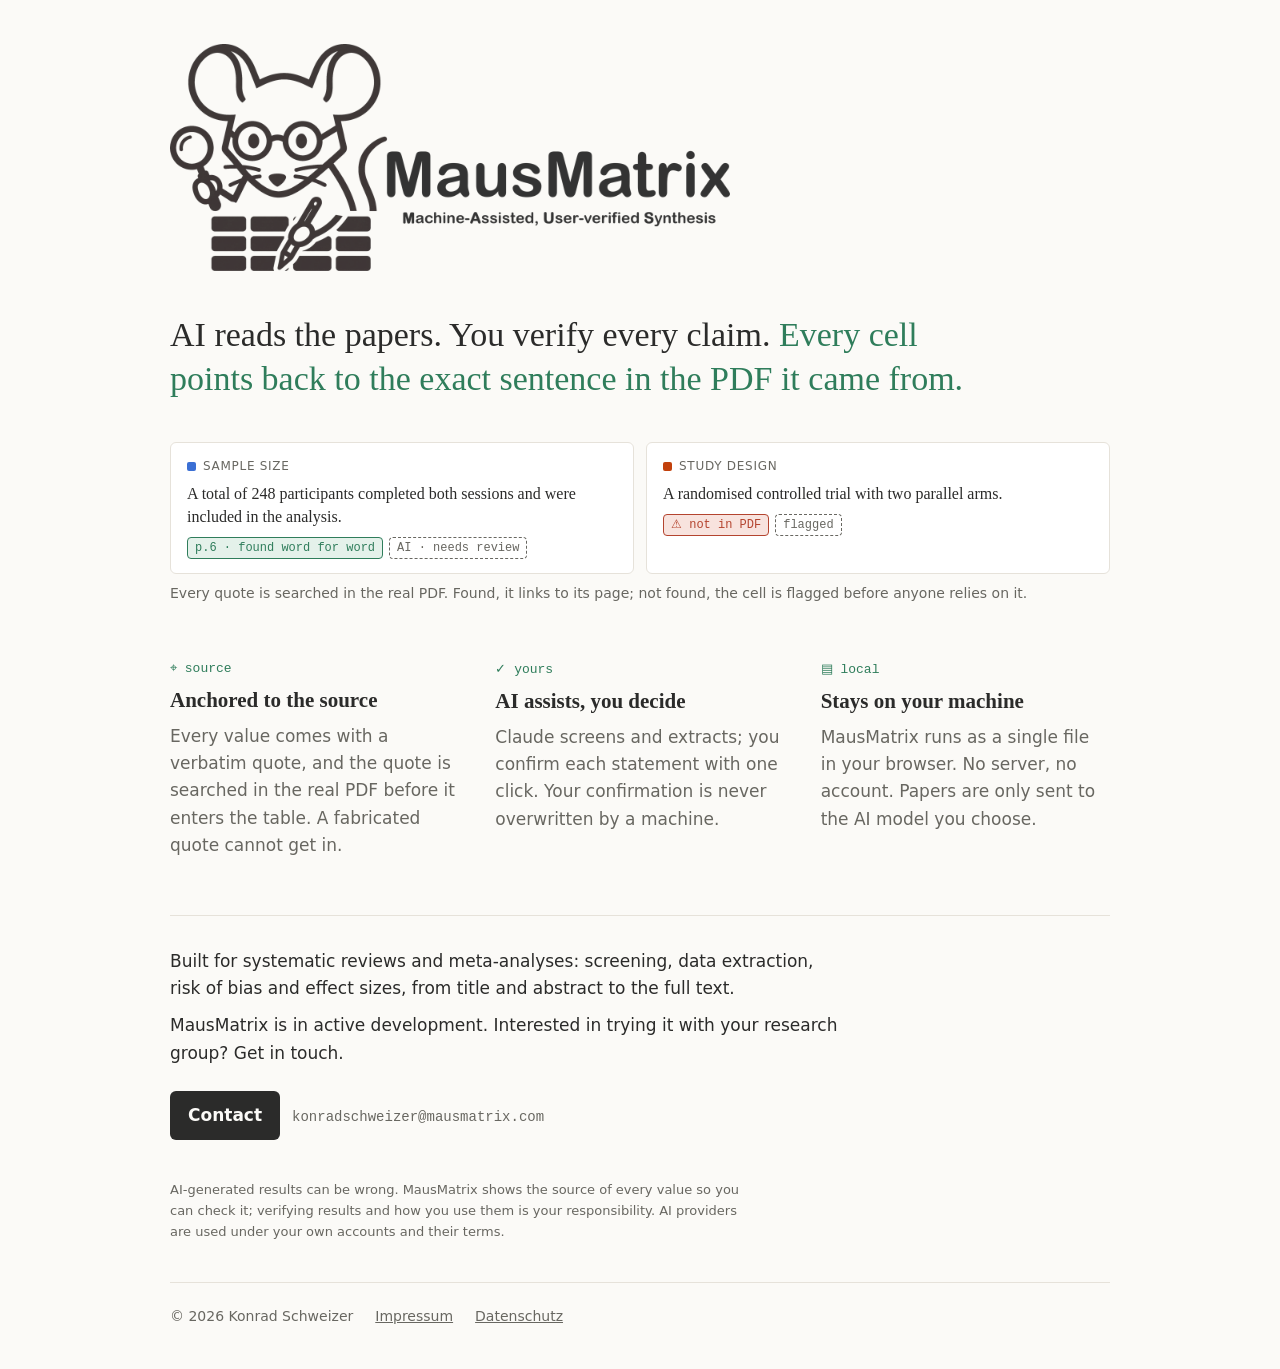
==== index.html @ 2f5b7755 "MausMatrix website: start page, Impressum, Datenschutz" ====
<!doctype html>
<html lang="en">
<head>
<meta charset="utf-8">
<meta name="viewport" content="width=device-width, initial-scale=1">
<title>MausMatrix</title>
<meta name="description" content="MausMatrix: Machine-Assisted, User-Verified Syntheses. AI reads the papers, you verify every claim, and every cell points back to the sentence in the PDF it came from.">
<link rel="icon" type="image/png" href="favicon.png">
<link rel="stylesheet" href="style.css">
</head>
<body>
<div class="wrap">
  <header class="site">
    <img src="logo.png" width="1400" height="568" alt="MausMatrix: Machine-Assisted, User-Verified Syntheses">
  </header>

  <main>
    <p class="lead">AI reads the papers. You verify every claim. <em>Every cell points back to the exact sentence in the PDF it came from.</em></p>

    <section aria-label="What a checked cell looks like">
      <div class="specimen">
        <div class="cell">
          <div class="col"><i style="background:#3b6fd4"></i>Sample size</div>
          <q>A total of 248 participants completed both sessions and were included in the analysis.</q>
          <div class="chips"><span class="chip found">p.6 · found word for word</span><span class="chip who">AI · needs review</span></div>
        </div>
        <div class="cell">
          <div class="col"><i style="background:#c2410c"></i>Study design</div>
          <q>A randomised controlled trial with two parallel arms.</q>
          <div class="chips"><span class="chip miss">⚠ not in PDF</span><span class="chip who">flagged</span></div>
        </div>
      </div>
      <p class="caption">Every quote is searched in the real PDF. Found, it links to its page; not found, the cell is flagged before anyone relies on it.</p>
    </section>

    <section class="points">
      <div>
        <span class="mark">⌖ source</span>
        <h2>Anchored to the source</h2>
        <p>Every value comes with a verbatim quote, and the quote is searched in the real PDF before it enters the table. A fabricated quote cannot get in.</p>
      </div>
      <div>
        <span class="mark">✓ yours</span>
        <h2>AI assists, you decide</h2>
        <p>Claude screens and extracts; you confirm each statement with one click. Your confirmation is never overwritten by a machine.</p>
      </div>
      <div>
        <span class="mark">▤ local</span>
        <h2>Stays on your machine</h2>
        <p>MausMatrix runs as a single file in your browser. No server, no account. Papers are only sent to the AI model you choose.</p>
      </div>
    </section>

    <section class="for">
      <p>Built for systematic reviews and meta-analyses: screening, data extraction, risk of bias and effect sizes, from title and abstract to the full text.</p>
      <p>MausMatrix is in active development. Interested in trying it with your research group? Get in touch.</p>
      <div><a class="contact" href="mailto:konradschweizer@mausmatrix.com">Contact</a><span class="mail">konradschweizer@mausmatrix.com</span></div>
    </section>

    <p class="fine">AI-generated results can be wrong. MausMatrix shows the source of every value so you can check it; verifying results and how you use them is your responsibility. AI providers are used under your own accounts and their terms.</p>
  </main>

  <footer>
    <span>© 2026 Konrad Schweizer</span>
    <a href="impressum.html">Impressum</a>
    <a href="datenschutz.html">Datenschutz</a>
  </footer>
</div>
</body>
</html>
---- style.css ----
:root{
  color-scheme: light;
  --ground:#fbfaf7; --card:#ffffff; --ink:#2b2b2a; --muted:#686761; --line:#e6e2da;
  --found:#2f7d5b; --found-soft:#e4f1ea; --part:#a86b12; --part-soft:#f7ecd8; --miss:#b4442f; --miss-soft:#f8e3de;
  --accent:#2f7d5b; --logo-filter:none;
  --serif:"Iowan Old Style","Palatino Linotype",Palatino,Georgia,serif;
  --sans:system-ui,-apple-system,"Segoe UI",Roboto,"Helvetica Neue",Arial,sans-serif;
  --mono:ui-monospace,"Cascadia Mono",Consolas,Menlo,monospace;
}
@media (prefers-color-scheme: dark){
  :root{
    color-scheme: dark;
    --ground:#161615; --card:#1f1f1d; --ink:#e9e7e2; --muted:#a3a19a; --line:#34332f;
    --found:#6fc79c; --found-soft:#1d3229; --part:#e3b260; --part-soft:#3a2f1c; --miss:#ee917d; --miss-soft:#3b231e;
    --accent:#6fc79c; --logo-filter:invert(.9);
  }
}
*{box-sizing:border-box}
html{-webkit-text-size-adjust:100%}
body{margin:0;background:var(--ground);color:var(--ink);font:17px/1.6 var(--sans)}
a{color:var(--accent)}
a:focus-visible{outline:2px solid var(--accent);outline-offset:3px;border-radius:2px}
.wrap{max-width:980px;margin:0 auto;padding-inline:20px}
header.site{padding-block:44px 8px}
header.site img{display:block;width:min(560px,100%);height:auto;filter:var(--logo-filter)}
header.small{padding-block:24px 0}
header.small img{width:min(240px,60%)}
.lead{font-family:var(--serif);font-size:clamp(24px,3.4vw,34px);line-height:1.3;max-width:24em;margin:34px 0 0;text-wrap:balance}
.lead em{font-style:normal;color:var(--accent)}

/* the specimen: what a checked cell looks like */
.specimen{margin:40px 0 8px;display:grid;gap:12px;grid-template-columns:repeat(auto-fit,minmax(280px,1fr))}
.cell{background:var(--card);border:1px solid var(--line);border-radius:6px;padding:14px 16px;font-size:15px}
.cell .col{font-size:12px;letter-spacing:.06em;text-transform:uppercase;color:var(--muted);display:flex;align-items:center;gap:7px;margin-bottom:6px}
.cell .col i{width:9px;height:9px;border-radius:2px;display:inline-block}
.cell q{display:block;quotes:none;font-family:var(--serif);font-size:16px;line-height:1.45}
.chips{display:flex;flex-wrap:wrap;gap:6px;margin-top:9px}
.chip{font:12px/1 var(--mono);padding:4px 7px;border-radius:4px;border:1px solid currentColor;white-space:nowrap}
.chip.found{color:var(--found);background:var(--found-soft)}
.chip.part{color:var(--part);background:var(--part-soft)}
.chip.miss{color:var(--miss);background:var(--miss-soft)}
.chip.who{color:var(--muted);border-style:dashed}
.caption{font-size:14px;color:var(--muted);margin:0 0 6px}

.points{display:grid;gap:28px 36px;grid-template-columns:repeat(auto-fit,minmax(250px,1fr));margin:56px 0}
.points h2{font-family:var(--serif);font-weight:600;font-size:21px;margin:0 0 6px}
.points p{margin:0;color:var(--muted)}
.points .mark{font:13px var(--mono);color:var(--accent);display:block;margin-bottom:8px}

.for{border-top:1px solid var(--line);padding-block:32px;display:grid;gap:10px}
.for p{margin:0;max-width:62ch}
.contact{display:inline-block;margin-top:14px;padding:11px 18px;border-radius:6px;background:var(--ink);color:var(--ground);text-decoration:none;font-weight:600}
.contact:hover{opacity:.9}
.mail{font-family:var(--mono);font-size:14px;color:var(--muted);margin-left:12px;user-select:all}

.fine{font-size:13px;color:var(--muted);max-width:70ch;margin:8px 0 0}
footer{border-top:1px solid var(--line);margin-top:40px;padding-block:22px 40px;font-size:14px;color:var(--muted);display:flex;flex-wrap:wrap;gap:8px 22px}
footer a{color:var(--muted)}

/* legal pages */
.legal{max-width:70ch;padding-block:10px 20px}
.legal h1{font-family:var(--serif);font-size:32px;margin:24px 0 18px}
.legal h2{font-size:17px;margin:26px 0 6px}
.legal p{margin:0 0 10px}
.back{font-size:14px}
@media (max-width:520px){ .mail{display:block;margin:10px 0 0} }
@media (prefers-reduced-motion:no-preference){ .contact{transition:opacity .15s} }
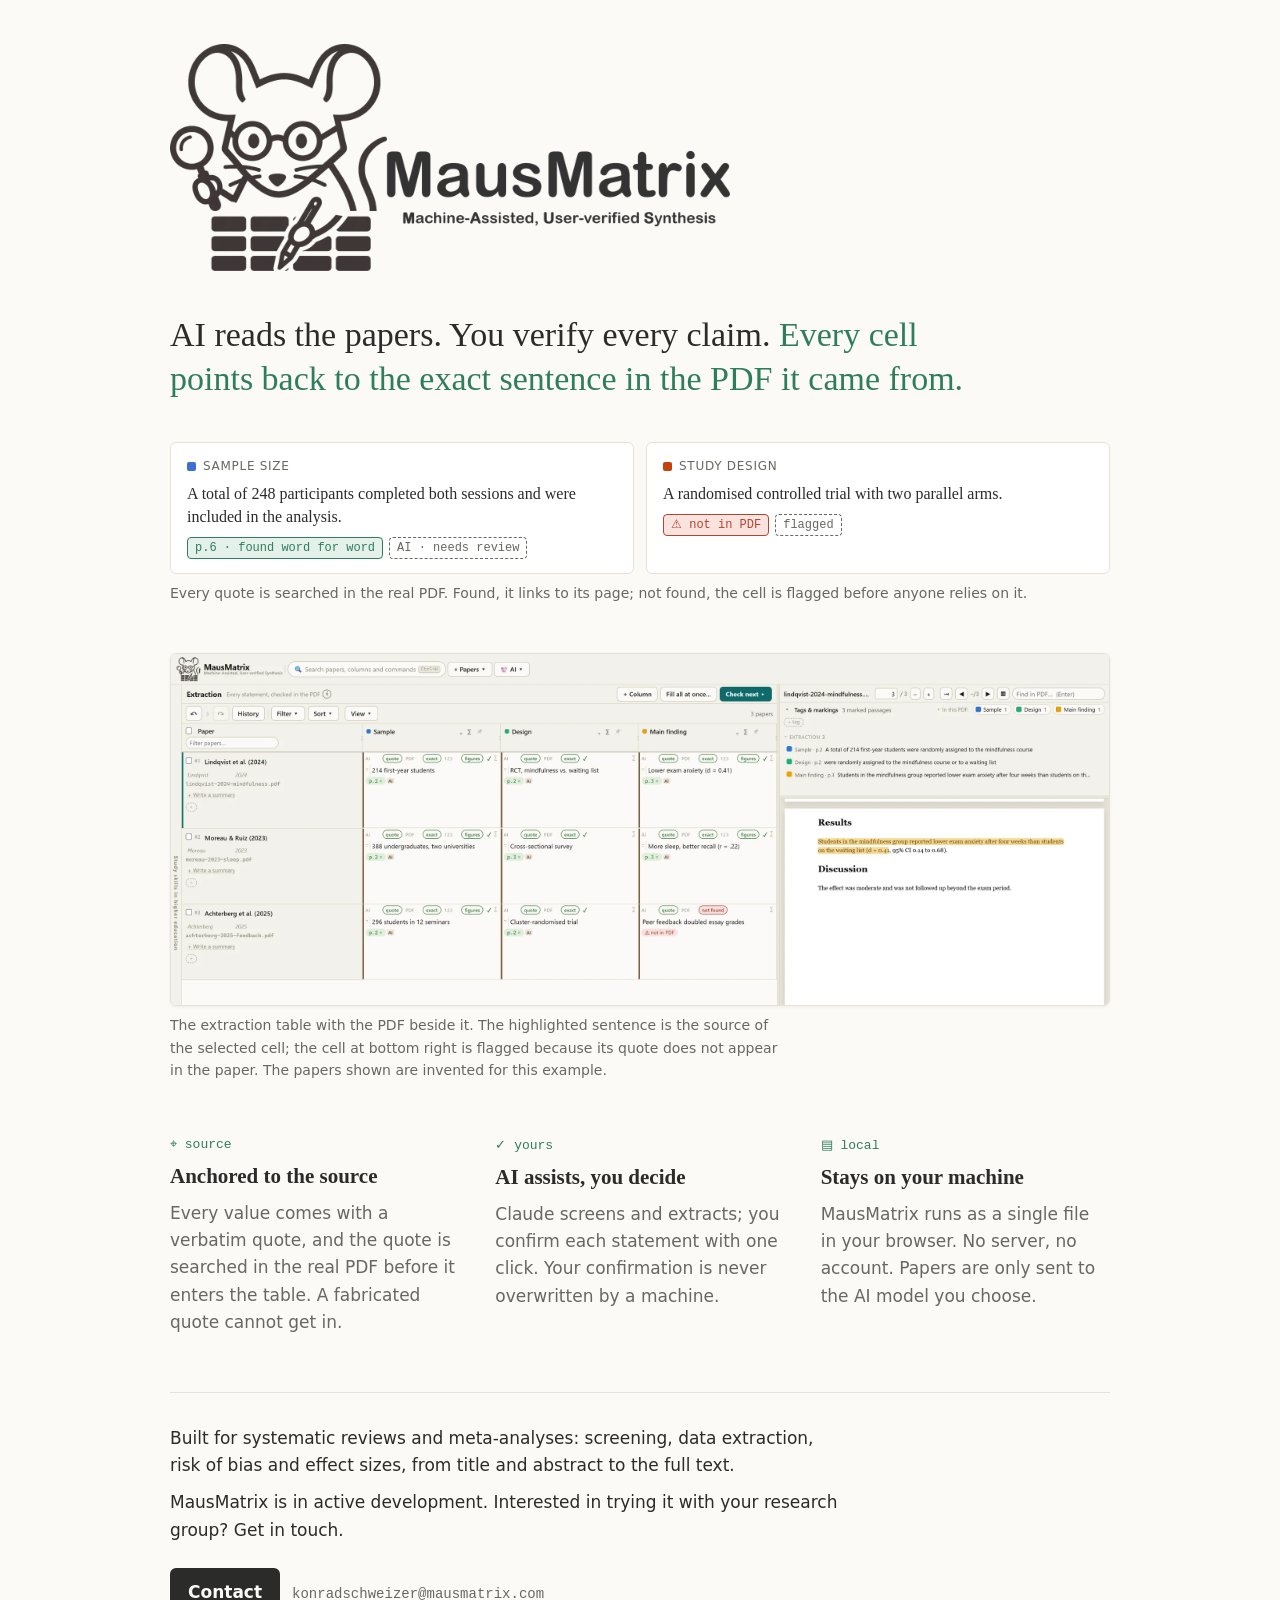
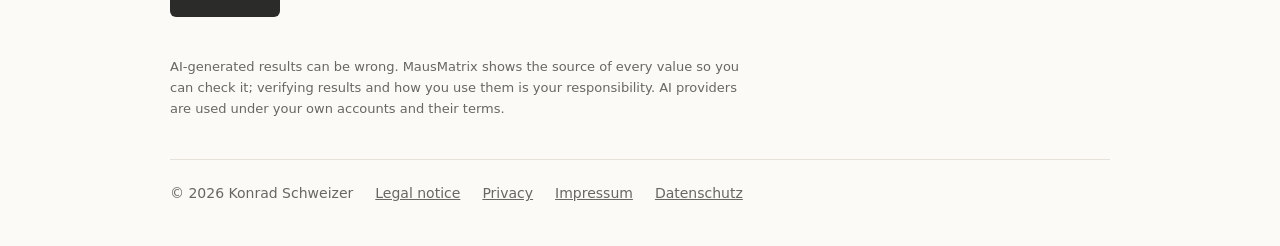
==== commit 659ab3be: "English legal notice and privacy policy; a real screenshot of the tool with invented papers" ====
--- a/index.html
+++ b/index.html
@@ -33,6 +33,14 @@
       <p class="caption">Every quote is searched in the real PDF. Found, it links to its page; not found, the cell is flagged before anyone relies on it.</p>
     </section>
 
+    <figure class="shot">
+      <a href="screenshot-light.webp" title="Open full size"><picture>
+        <source srcset="screenshot-dark.webp" media="(prefers-color-scheme: dark)">
+        <img src="screenshot-light.webp" width="2400" height="900" loading="lazy" alt="The MausMatrix extraction table: three papers, columns Sample, Design and Main finding. Each cell has a page chip linking to the sentence it came from; the PDF beside it shows that sentence highlighted. One cell is flagged: its quote is not in the PDF.">
+      </picture></a>
+      <figcaption>The extraction table with the PDF beside it. The highlighted sentence is the source of the selected cell; the cell at bottom right is flagged because its quote does not appear in the paper. The papers shown are invented for this example.</figcaption>
+    </figure>
+
     <section class="points">
       <div>
         <span class="mark">⌖ source</span>
@@ -62,8 +70,10 @@
 
   <footer>
     <span>© 2026 Konrad Schweizer</span>
-    <a href="impressum.html">Impressum</a>
-    <a href="datenschutz.html">Datenschutz</a>
+    <a href="legal-notice.html">Legal notice</a>
+    <a href="privacy.html">Privacy</a>
+    <a href="impressum.html" lang="de">Impressum</a>
+    <a href="datenschutz.html" lang="de">Datenschutz</a>
   </footer>
 </div>
 </body>
--- a/style.css
+++ b/style.css
@@ -42,6 +42,11 @@
 .chip.who{color:var(--muted);border-style:dashed}
 .caption{font-size:14px;color:var(--muted);margin:0 0 6px}
 
+/* the real screenshot */
+.shot{margin:48px 0 0}
+.shot img{display:block;width:100%;height:auto;border:1px solid var(--line);border-radius:6px;box-shadow:0 1px 3px rgba(0,0,0,.06)}
+.shot figcaption{font-size:14px;color:var(--muted);margin-top:8px;max-width:70ch}
+.lang{font-size:14px;margin:0 0 4px}
 .points{display:grid;gap:28px 36px;grid-template-columns:repeat(auto-fit,minmax(250px,1fr));margin:56px 0}
 .points h2{font-family:var(--serif);font-weight:600;font-size:21px;margin:0 0 6px}
 .points p{margin:0;color:var(--muted)}
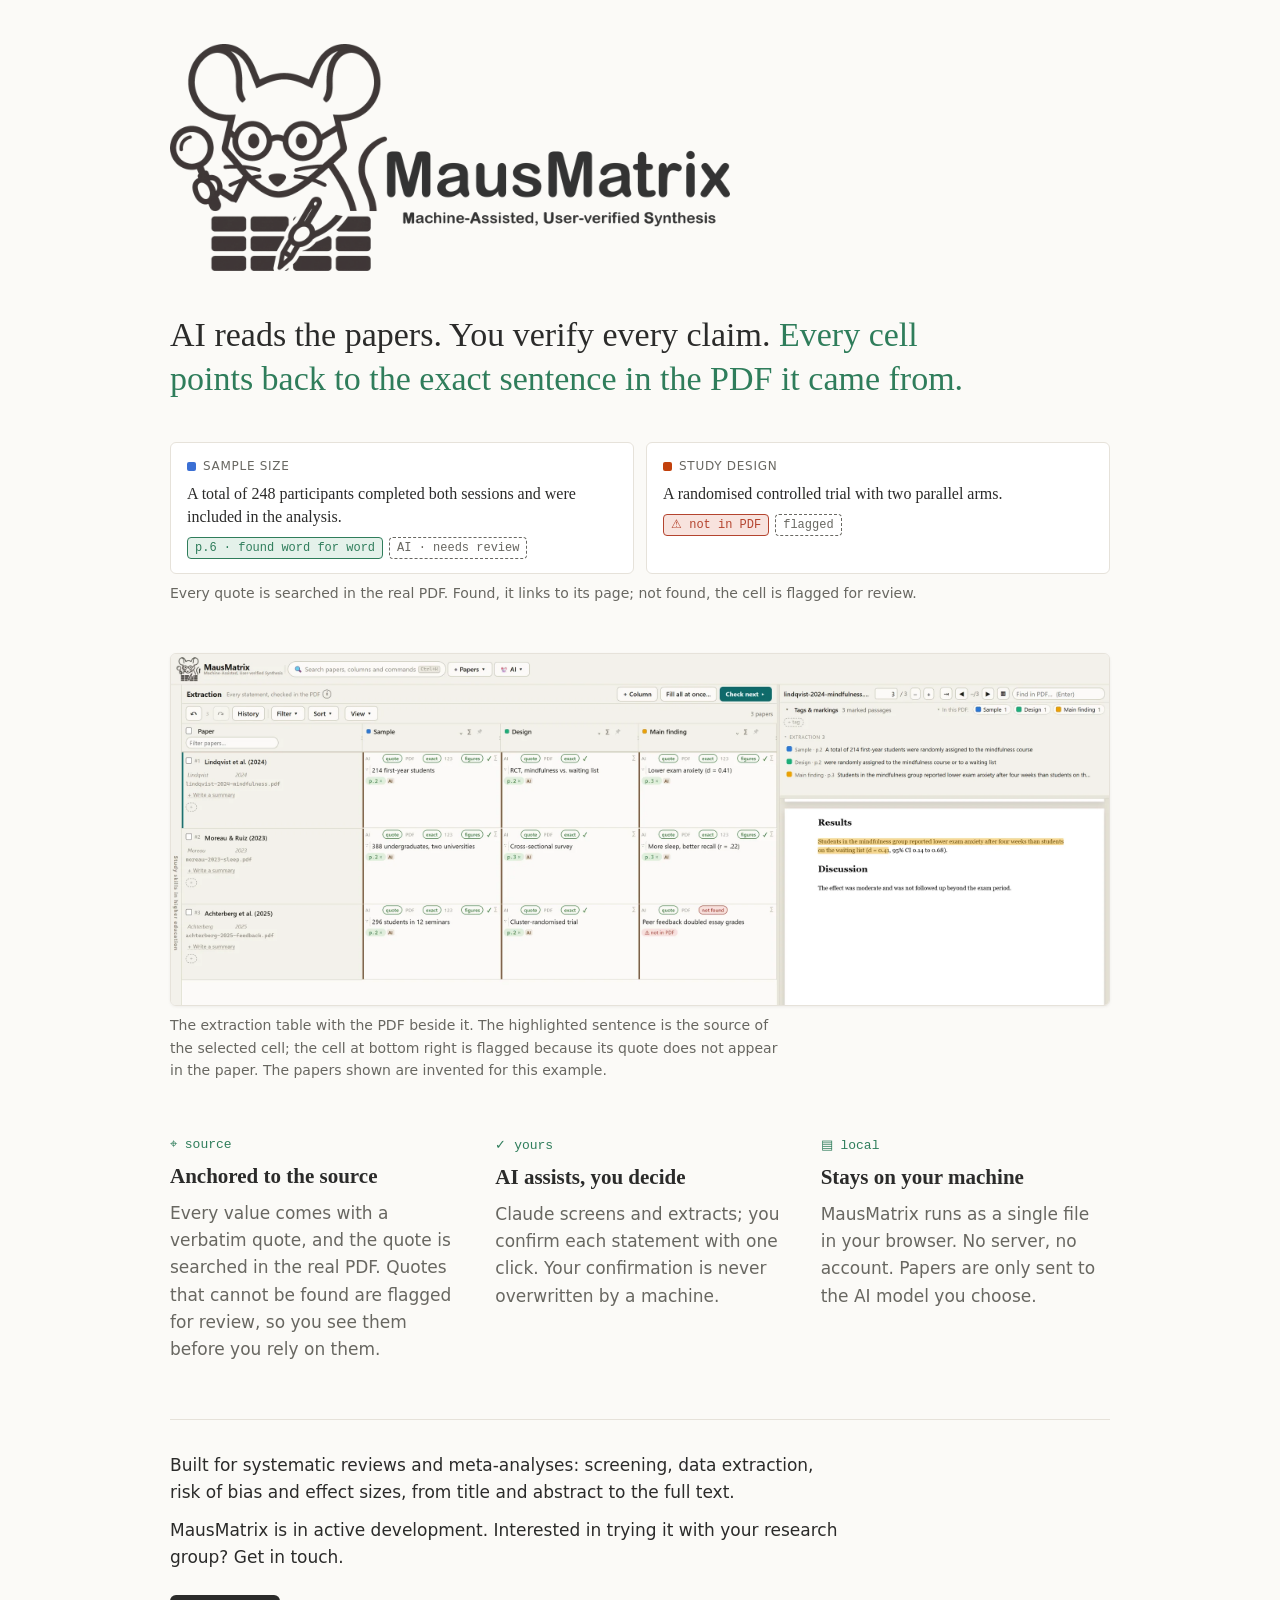
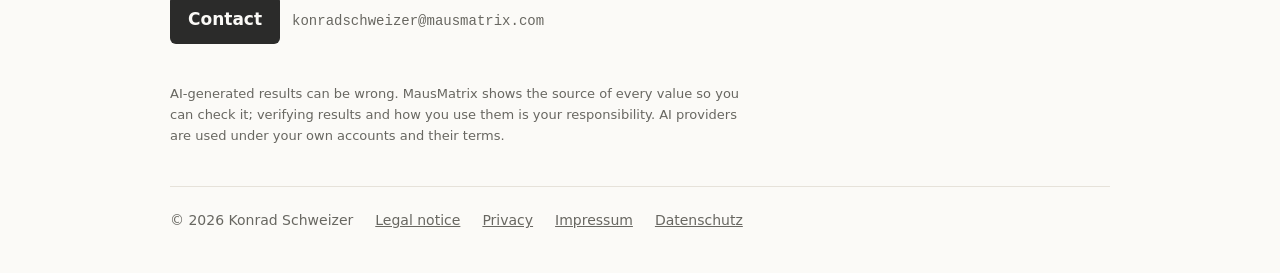
==== commit fcb8082e: "Privacy policy: retention, legal bases per enquiry, right to object set apart; no liability exclusio" ====
--- a/index.html
+++ b/index.html
@@ -30,7 +30,7 @@
           <div class="chips"><span class="chip miss">⚠ not in PDF</span><span class="chip who">flagged</span></div>
         </div>
       </div>
-      <p class="caption">Every quote is searched in the real PDF. Found, it links to its page; not found, the cell is flagged before anyone relies on it.</p>
+      <p class="caption">Every quote is searched in the real PDF. Found, it links to its page; not found, the cell is flagged for review.</p>
     </section>
 
     <figure class="shot">
@@ -45,7 +45,7 @@
       <div>
         <span class="mark">⌖ source</span>
         <h2>Anchored to the source</h2>
-        <p>Every value comes with a verbatim quote, and the quote is searched in the real PDF before it enters the table. A fabricated quote cannot get in.</p>
+        <p>Every value comes with a verbatim quote, and the quote is searched in the real PDF. Quotes that cannot be found are flagged for review, so you see them before you rely on them.</p>
       </div>
       <div>
         <span class="mark">✓ yours</span>
--- a/style.css
+++ b/style.css
@@ -67,6 +67,8 @@
 .legal h1{font-family:var(--serif);font-size:32px;margin:24px 0 18px}
 .legal h2{font-size:17px;margin:26px 0 6px}
 .legal p{margin:0 0 10px}
+.notice{border:1px solid var(--line);border-left:3px solid var(--accent);background:var(--card);border-radius:6px;padding:2px 16px 6px;margin:24px 0}
+.notice h2{margin-top:14px}
 .back{font-size:14px}
 @media (max-width:520px){ .mail{display:block;margin:10px 0 0} }
 @media (prefers-reduced-motion:no-preference){ .contact{transition:opacity .15s} }
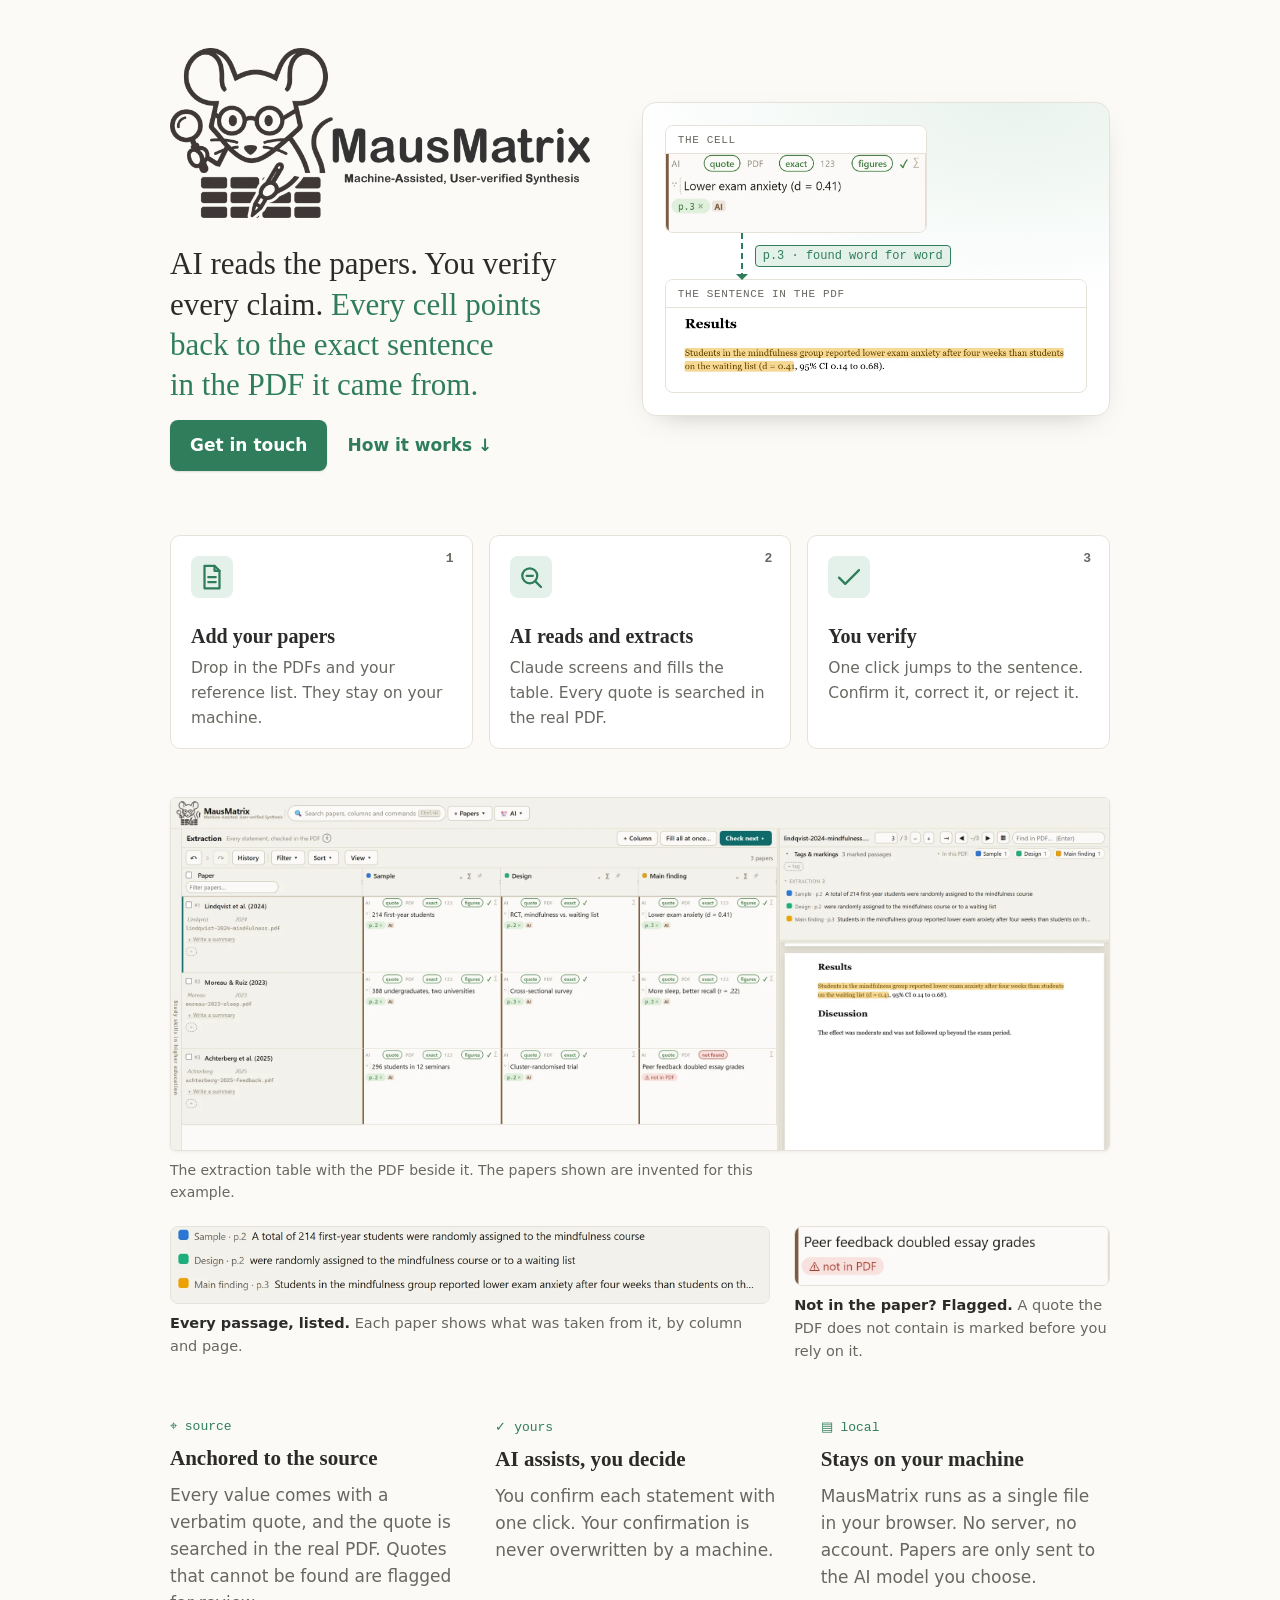
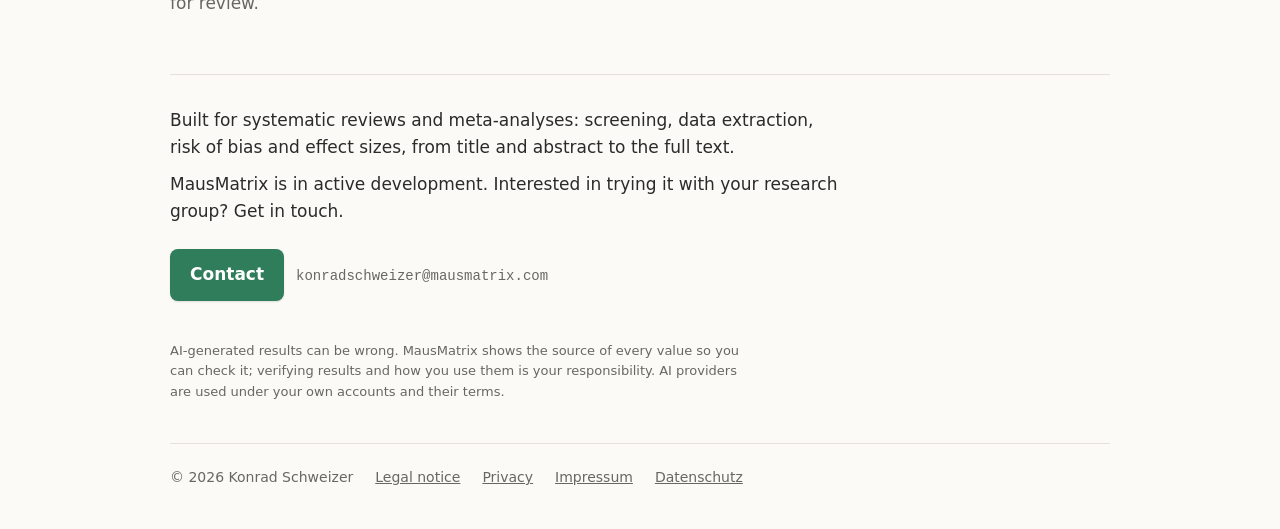
==== commit 76623fd5: "Front page: hero with the cell and its sentence, three steps, readable details, green contact button" ====
--- a/index.html
+++ b/index.html
@@ -10,27 +10,46 @@
 </head>
 <body>
 <div class="wrap">
-  <header class="site">
-    <img src="logo.png" width="1400" height="568" alt="MausMatrix: Machine-Assisted, User-Verified Syntheses">
-  </header>
+  <section class="hero">
+    <div class="hero-text">
+      <img class="logo" src="logo.png" width="1400" height="568" alt="MausMatrix: Machine-Assisted, User-Verified Syntheses">
+      <p class="lead">AI reads the papers. You verify every claim. <em>Every cell points back to the exact sentence in the PDF it came from.</em></p>
+      <div class="cta"><a class="contact" href="mailto:konradschweizer@mausmatrix.com">Get in touch</a><a class="more" href="#how">How it works</a></div>
+    </div>
+
+    <figure class="trace" aria-label="A table cell and the sentence it came from">
+      <div class="tcard">
+        <span class="tlabel">The cell</span>
+        <picture><source srcset="d-cellh-dark.webp" media="(prefers-color-scheme: dark)"><img src="d-cellh-light.webp" width="849" height="252" alt="A table cell reading: Lower exam anxiety (d = 0.41), with the chips quote, exact and figures ticked and a page chip p.3."></picture>
+      </div>
+      <div class="link" aria-hidden="true"><span>p.3 · found word for word</span></div>
+      <div class="tcard page">
+        <span class="tlabel">The sentence in the PDF</span>
+        <picture><source srcset="d-pdf-dark.webp" media="(prefers-color-scheme: dark)"><img src="d-pdf-light.webp" width="1560" height="258" alt="The PDF page with the sentence highlighted: Students in the mindfulness group reported lower exam anxiety after four weeks than students on the waiting list (d = 0.41, 95% CI 0.14 to 0.68)."></picture>
+      </div>
+    </figure>
+  </section>
 
   <main>
-    <p class="lead">AI reads the papers. You verify every claim. <em>Every cell points back to the exact sentence in the PDF it came from.</em></p>
-
-    <section aria-label="What a checked cell looks like">
-      <div class="specimen">
-        <div class="cell">
-          <div class="col"><i style="background:#3b6fd4"></i>Sample size</div>
-          <q>A total of 248 participants completed both sessions and were included in the analysis.</q>
-          <div class="chips"><span class="chip found">p.6 · found word for word</span><span class="chip who">AI · needs review</span></div>
-        </div>
-        <div class="cell">
-          <div class="col"><i style="background:#c2410c"></i>Study design</div>
-          <q>A randomised controlled trial with two parallel arms.</q>
-          <div class="chips"><span class="chip miss">⚠ not in PDF</span><span class="chip who">flagged</span></div>
-        </div>
+    <section class="steps" id="how" aria-label="How it works">
+      <div class="step">
+        <span class="num">1</span>
+        <svg viewBox="0 0 24 24" aria-hidden="true"><path d="M6 3h8l4 4v14H6z"/><path d="M14 3v4h4"/><path d="M9 12h6M9 16h6"/></svg>
+        <h2>Add your papers</h2>
+        <p>Drop in the PDFs and your reference list. They stay on your machine.</p>
       </div>
-      <p class="caption">Every quote is searched in the real PDF. Found, it links to its page; not found, the cell is flagged for review.</p>
+      <div class="step">
+        <span class="num">2</span>
+        <svg viewBox="0 0 24 24" aria-hidden="true"><circle cx="11" cy="11" r="6"/><path d="M20 20l-4.5-4.5"/><path d="M8.5 11h5"/></svg>
+        <h2>AI reads and extracts</h2>
+        <p>Claude screens and fills the table. Every quote is searched in the real PDF.</p>
+      </div>
+      <div class="step">
+        <span class="num">3</span>
+        <svg viewBox="0 0 24 24" aria-hidden="true"><path d="M4 12.5l5 5L20 6.5"/></svg>
+        <h2>You verify</h2>
+        <p>One click jumps to the sentence. Confirm it, correct it, or reject it.</p>
+      </div>
     </section>
 
     <figure class="shot">
@@ -38,19 +57,30 @@
         <source srcset="screenshot-dark.webp" media="(prefers-color-scheme: dark)">
         <img src="screenshot-light.webp" width="2400" height="900" loading="lazy" alt="The MausMatrix extraction table: three papers, columns Sample, Design and Main finding. Each cell has a page chip linking to the sentence it came from; the PDF beside it shows that sentence highlighted. One cell is flagged: its quote is not in the PDF.">
       </picture></a>
-      <figcaption>The extraction table with the PDF beside it. The highlighted sentence is the source of the selected cell; the cell at bottom right is flagged because its quote does not appear in the paper. The papers shown are invented for this example.</figcaption>
+      <figcaption>The extraction table with the PDF beside it. The papers shown are invented for this example.</figcaption>
     </figure>
+
+    <section class="details" aria-label="Details">
+      <figure>
+        <picture><source srcset="d-list-dark.webp" media="(prefers-color-scheme: dark)"><img src="d-list-light.webp" width="1938" height="246" loading="lazy" alt="The marked passages of one paper, each with its column and page: Sample p.2, Design p.2, Main finding p.3."></picture>
+        <figcaption><b>Every passage, listed.</b> Each paper shows what was taken from it, by column and page.</figcaption>
+      </figure>
+      <figure>
+        <picture><source srcset="d-flag-dark.webp" media="(prefers-color-scheme: dark)"><img src="d-flag-light.webp" width="849" height="156" loading="lazy" alt="A cell flagged: not in PDF."></picture>
+        <figcaption><b>Not in the paper? Flagged.</b> A quote the PDF does not contain is marked before you rely on it.</figcaption>
+      </figure>
+    </section>
 
     <section class="points">
       <div>
         <span class="mark">⌖ source</span>
         <h2>Anchored to the source</h2>
-        <p>Every value comes with a verbatim quote, and the quote is searched in the real PDF. Quotes that cannot be found are flagged for review, so you see them before you rely on them.</p>
+        <p>Every value comes with a verbatim quote, and the quote is searched in the real PDF. Quotes that cannot be found are flagged for review.</p>
       </div>
       <div>
         <span class="mark">✓ yours</span>
         <h2>AI assists, you decide</h2>
-        <p>Claude screens and extracts; you confirm each statement with one click. Your confirmation is never overwritten by a machine.</p>
+        <p>You confirm each statement with one click. Your confirmation is never overwritten by a machine.</p>
       </div>
       <div>
         <span class="mark">▤ local</span>
--- a/style.css
+++ b/style.css
@@ -2,7 +2,7 @@
   color-scheme: light;
   --ground:#fbfaf7; --card:#ffffff; --ink:#2b2b2a; --muted:#686761; --line:#e6e2da;
   --found:#2f7d5b; --found-soft:#e4f1ea; --part:#a86b12; --part-soft:#f7ecd8; --miss:#b4442f; --miss-soft:#f8e3de;
-  --accent:#2f7d5b; --logo-filter:none;
+  --accent:#2f7d5b; --on-accent:#ffffff; --logo-filter:none; --glow:#e9f3ed;
   --serif:"Iowan Old Style","Palatino Linotype",Palatino,Georgia,serif;
   --sans:system-ui,-apple-system,"Segoe UI",Roboto,"Helvetica Neue",Arial,sans-serif;
   --mono:ui-monospace,"Cascadia Mono",Consolas,Menlo,monospace;
@@ -12,7 +12,7 @@
     color-scheme: dark;
     --ground:#161615; --card:#1f1f1d; --ink:#e9e7e2; --muted:#a3a19a; --line:#34332f;
     --found:#6fc79c; --found-soft:#1d3229; --part:#e3b260; --part-soft:#3a2f1c; --miss:#ee917d; --miss-soft:#3b231e;
-    --accent:#6fc79c; --logo-filter:invert(.9);
+    --on-accent:#10251b; --glow:#1b2a23; --accent:#6fc79c; --logo-filter:invert(.93) brightness(1.05);
   }
 }
 *{box-sizing:border-box}
@@ -54,7 +54,7 @@
 
 .for{border-top:1px solid var(--line);padding-block:32px;display:grid;gap:10px}
 .for p{margin:0;max-width:62ch}
-.contact{display:inline-block;margin-top:14px;padding:11px 18px;border-radius:6px;background:var(--ink);color:var(--ground);text-decoration:none;font-weight:600}
+.contact{display:inline-block;margin-top:14px;padding:12px 20px;border-radius:8px;background:var(--accent);color:var(--on-accent);text-decoration:none;font-weight:600;box-shadow:0 1px 2px rgba(0,0,0,.12)}
 .contact:hover{opacity:.9}
 .mail{font-family:var(--mono);font-size:14px;color:var(--muted);margin-left:12px;user-select:all}
 
@@ -72,3 +72,47 @@
 .back{font-size:14px}
 @media (max-width:520px){ .mail{display:block;margin:10px 0 0} }
 @media (prefers-reduced-motion:no-preference){ .contact{transition:opacity .15s} }
+
+/* hero: the claim beside the proof */
+.hero{display:grid;gap:36px;align-items:center;padding-block:48px 24px;grid-template-columns:minmax(0,1fr)}
+@media (min-width:900px){.hero{grid-template-columns:minmax(0,.95fr) minmax(0,1.05fr);gap:48px}}
+.hero .logo{display:block;width:min(420px,100%);height:auto;filter:var(--logo-filter)}
+.hero .lead{margin-top:26px;font-size:clamp(24px,3vw,31px)}
+.cta{display:flex;flex-wrap:wrap;align-items:center;gap:6px 20px}
+.cta .more{margin-top:14px;font-weight:600;text-decoration:none}
+.cta .more::after{content:" ↓"}
+.trace{margin:0;padding:22px;border-radius:14px;background:radial-gradient(120% 90% at 80% 0%,var(--glow),transparent 70%),var(--card);border:1px solid var(--line);box-shadow:0 10px 30px -18px rgba(0,0,0,.35)}
+.tcard{border:1px solid var(--line);border-radius:8px;overflow:hidden;background:var(--ground)}
+.tcard img{display:block;width:100%;height:auto}
+.tcard.page{background:#fff}
+.tcard.page img{padding:10px 14px}
+.tlabel{display:block;font:11px/1 var(--mono);letter-spacing:.06em;text-transform:uppercase;color:var(--muted);padding:9px 12px 7px;border-bottom:1px solid var(--line);background:var(--card)}
+.trace .tcard:first-child{max-width:62%}
+.link{position:relative;height:46px;margin-left:18%}
+.link::before{content:"";position:absolute;left:0;top:0;bottom:0;border-left:2px dashed var(--found)}
+.link::after{content:"";position:absolute;left:-5px;bottom:-1px;border:6px solid transparent;border-top-color:var(--found);border-bottom:0}
+.link span{position:absolute;left:14px;top:50%;transform:translateY(-50%);font:12px/1 var(--mono);color:var(--found);background:var(--found-soft);border:1px solid currentColor;border-radius:4px;padding:4px 7px;white-space:nowrap}
+
+/* three steps */
+.steps{display:grid;gap:16px;grid-template-columns:repeat(auto-fit,minmax(240px,1fr));margin:40px 0 0;scroll-margin-top:24px}
+.step{position:relative;background:var(--card);border:1px solid var(--line);border-radius:10px;padding:20px 20px 18px}
+.step .num{position:absolute;top:16px;right:18px;font:600 13px/1 var(--mono);color:var(--muted)}
+.step svg{width:30px;height:30px;padding:6px;border-radius:8px;background:var(--found-soft);stroke:var(--accent);fill:none;stroke-width:1.8;stroke-linecap:round;stroke-linejoin:round;box-sizing:content-box}
+.step h2{font-family:var(--serif);font-weight:600;font-size:20px;margin:14px 0 4px}
+.step p{margin:0;color:var(--muted);font-size:15.5px}
+
+/* readable details of the screenshot */
+.details{display:grid;gap:18px 24px;grid-template-columns:minmax(0,1fr);margin-top:22px;align-items:start}
+.details figure{margin:0}
+@media (min-width:760px){.details{grid-template-columns:minmax(0,1.9fr) minmax(0,1fr)}}
+.details img{display:block;width:100%;height:auto;border:1px solid var(--line);border-radius:8px;background:var(--card)}
+.details figcaption{font-size:14.5px;color:var(--muted);margin-top:8px}
+.details b{color:var(--ink);font-weight:600}
+
+@media (prefers-reduced-motion:no-preference){
+  .hero-text,.trace{animation:rise .6s ease-out both}
+  .trace{animation-delay:.12s}
+  .link::before{animation:draw .7s .5s ease-out both;transform-origin:top}
+  @keyframes rise{from{opacity:0;transform:translateY(10px)}to{opacity:1;transform:none}}
+  @keyframes draw{from{transform:scaleY(0)}to{transform:scaleY(1)}}
+}
